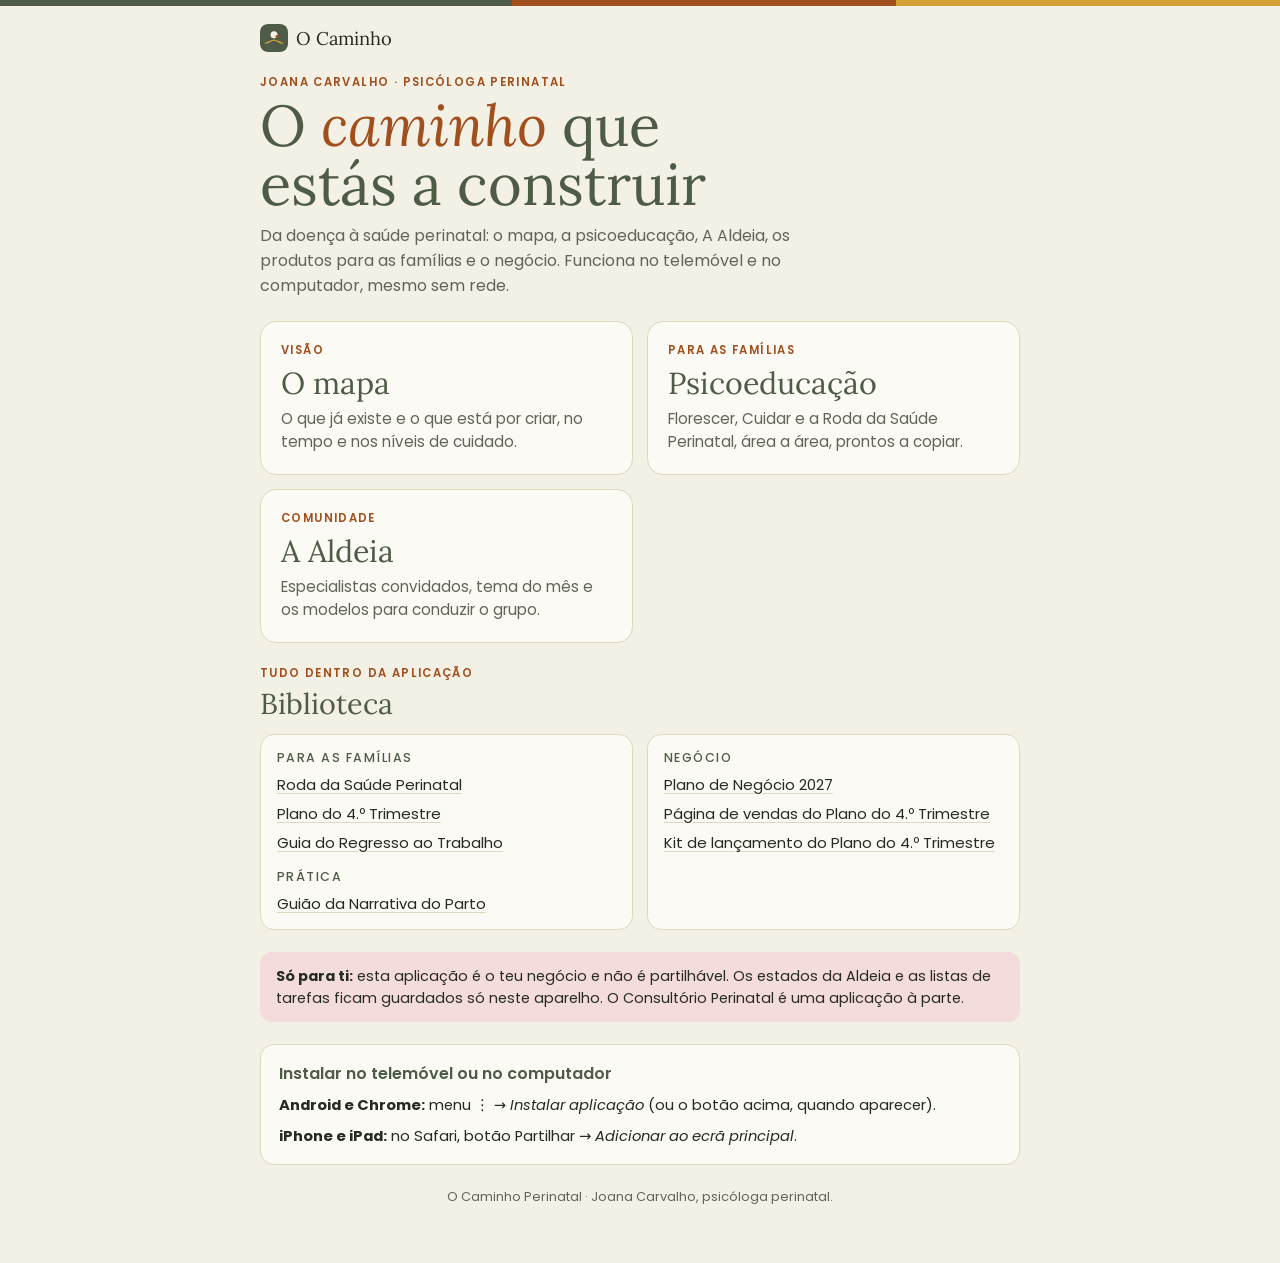
==== public/index.html @ 849961b8 "O Caminho Perinatal como aplicação própria, separada do Consultório Mapa, Psicoeducação (Florescer, " ====
<!doctype html>
<html lang="pt-PT" data-theme="light">
<head>
<meta charset="utf-8">
<meta name="viewport" content="width=device-width,initial-scale=1,viewport-fit=cover">
<title>O Caminho Perinatal</title>
<meta name="description" content="O Caminho Perinatal: o mapa, a psicoeducação, A Aldeia, os produtos e o negócio.">
<meta name="theme-color" content="#F3F1E6">
<meta name="apple-mobile-web-app-capable" content="yes">
<meta name="apple-mobile-web-app-title" content="Caminho">
<meta name="apple-mobile-web-app-status-bar-style" content="default">
<link rel="manifest" href="manifest.webmanifest">
<link rel="icon" href="icons/icon.svg" type="image/svg+xml">
<link rel="apple-touch-icon" href="icons/apple-touch-icon.png">
<link rel="preconnect" href="https://fonts.googleapis.com">
<link rel="preconnect" href="https://fonts.gstatic.com" crossorigin>
<link rel="stylesheet" href="https://fonts.googleapis.com/css2?family=Lora:ital,wght@0,400;0,500;0,600;1,400&family=Poppins:wght@300;400;500;600;700&display=swap">
<link rel="stylesheet" href="css/base.css">
<style>
/* Ecrã inicial: duas portas grandes, uma por módulo, e a instalação logo abaixo. */
*{box-sizing:border-box}
body{padding-inline:16px;padding-block:24px 56px}
.wrap{max-width:760px;margin:0 auto;display:flex;flex-direction:column;gap:22px}
.eyebrow{font:600 .72rem var(--body);letter-spacing:.12em;text-transform:uppercase;color:var(--accent)}
h1{font:400 clamp(2.4rem,9vw,3.6rem)/1.02 var(--display);margin:.3rem 0 0;text-wrap:balance}
h1 em{color:var(--accent)}
.lead{color:var(--muted);max-width:60ch;margin:.7rem 0 0}
.portas{display:grid;grid-template-columns:repeat(auto-fit,minmax(260px,1fr));gap:14px}
.porta{display:flex;flex-direction:column;gap:8px;text-decoration:none;color:var(--ink);background:var(--paper);border:1px solid var(--line);border-radius:16px;padding:20px}
.porta:hover{border-color:var(--accent)}
.porta strong{font:400 1.9rem/1.05 var(--display);color:var(--verde)}
.porta span{color:var(--muted);font-size:.95rem}
.porta ul{margin:4px 0 0;padding-left:1.1rem;color:var(--muted);font-size:.88rem}
.card{background:var(--paper);border:1px solid var(--line);border-radius:14px;padding:16px 18px;display:flex;flex-direction:column;gap:8px}
.card h2{font:600 1rem var(--body);margin:0}
.card p{margin:0;font-size:.92rem}
.note{background:var(--risk-soft);border-radius:12px;padding:.8rem 1rem;font-size:.9rem}
.btn{font:600 .92rem var(--body);background:var(--verde);color:var(--paper);border:0;border-radius:10px;padding:.62rem 1.05rem;cursor:pointer;align-self:flex-start}
.small{font-size:.85rem;color:var(--muted)}
a{color:var(--accent)}
a:focus-visible,button:focus-visible{outline:2px solid var(--accent);outline-offset:2px}
footer{font-size:.8rem;color:var(--muted);text-align:center}
.biblioteca{display:flex;flex-direction:column;gap:6px}
.biblioteca h2{font:400 1.8rem/1.1 var(--display);margin:0}
.grupos{display:grid;grid-template-columns:repeat(auto-fit,minmax(220px,1fr));gap:14px;margin-top:8px}
.grupo{background:var(--paper);border:1px solid var(--line);border-radius:14px;padding:14px 16px}
.grupo h3{font:500 .78rem var(--body);letter-spacing:.12em;text-transform:uppercase;color:var(--verde);margin:0 0 6px}
.grupo ul+h3{margin-top:14px}
.grupo ul{list-style:none;margin:0;padding:0;display:flex;flex-direction:column;gap:6px;font-size:.93rem}
.grupo a{color:var(--ink);text-decoration-color:var(--bege);text-underline-offset:3px}
.grupo a:hover{color:var(--ferrugem)}
</style>
</head>
<body>
<div class="wrap">
  <div class="appbar">
    <a class="marca" href="./"><img src="icons/icon.svg" alt="">O Caminho</a>
    <span class="offline" data-offline hidden>Sem rede · a funcionar offline</span>
  </div>

  <header>
    <div class="eyebrow">Joana Carvalho · psicóloga perinatal</div>
    <h1>O <em>caminho</em> que estás a construir</h1>
    <p class="lead">Da doença à saúde perinatal: o mapa, a psicoeducação, A Aldeia, os produtos para as famílias e o negócio. Funciona no telemóvel e no computador, mesmo sem rede.</p>
  </header>

  <div class="portas">
    <a class="porta" href="caminho.html">
      <div class="eyebrow">Visão</div>
      <strong>O mapa</strong>
      <span>O que já existe e o que está por criar, no tempo e nos níveis de cuidado.</span>
    </a>
    <a class="porta" href="psicoeducacao.html">
      <div class="eyebrow">Para as famílias</div>
      <strong>Psicoeducação</strong>
      <span>Florescer, Cuidar e a Roda da Saúde Perinatal, área a área, prontos a copiar.</span>
    </a>
    <a class="porta" href="aldeia.html">
      <div class="eyebrow">Comunidade</div>
      <strong>A Aldeia</strong>
      <span>Especialistas convidados, tema do mês e os modelos para conduzir o grupo.</span>
    </a>
  </div>

  <section class="biblioteca" aria-labelledby="bib-t">
    <div class="eyebrow">Tudo dentro da aplicação</div>
    <h2 id="bib-t">Biblioteca</h2>
    <div class="grupos">
      <div class="grupo"><h3>Para as famílias</h3><ul>
        <li><a href="roda.html">Roda da Saúde Perinatal</a></li>
        <li><a href="plano-4-trimestre.html">Plano do 4.º Trimestre</a></li>
        <li><a href="regresso-trabalho.html">Guia do Regresso ao Trabalho</a></li>
      </ul>
      <h3>Prática</h3><ul>
        <li><a href="narrativa-parto.html">Guião da Narrativa do Parto</a></li>
      </ul></div>
      <div class="grupo"><h3>Negócio</h3><ul>
        <li><a href="plano-negocio-2027.html">Plano de Negócio 2027</a></li>
        <li><a href="plano-4-trimestre-venda.html">Página de vendas do Plano do 4.º Trimestre</a></li>
        <li><a href="kit-lancamento.html">Kit de lançamento do Plano do 4.º Trimestre</a></li>
      </ul></div>
    </div>
  </section>

  <div class="note"><strong>Só para ti:</strong> esta aplicação é o teu negócio e não é partilhável. Os estados da Aldeia e as listas de tarefas ficam guardados só neste aparelho. O Consultório Perinatal é uma aplicação à parte.</div>

  <section class="card" data-instalar-dica>
    <h2>Instalar no telemóvel ou no computador</h2>
    <button class="btn" data-instalar hidden>Instalar a aplicação</button>
    <p><strong>Android e Chrome:</strong> menu ⋮ → <em>Instalar aplicação</em> (ou o botão acima, quando aparecer).</p>
    <p><strong>iPhone e iPad:</strong> no Safari, botão Partilhar → <em>Adicionar ao ecrã principal</em>.</p>
  </section>

  <footer>O Caminho Perinatal · Joana Carvalho, psicóloga perinatal.</footer>
</div>
<script src="js/app.js"></script>
</body>
</html>
---- public/css/base.css ----
/* Base partilhada pela aplicação: paleta Aproximar, margens seguras do telemóvel, faixa de cor no topo e barra de navegação entre módulos.
   Paleta Aproximar: verde #4E5C47 (títulos, botões), mostarda #D3A136 (destaques, faixa), bege #DED8BD (linhas, fundos secundários),
   ferrugem #A14F1C (itálicos, etiquetas, sobretítulos), creme #F3F1E6 (fundo). A mostarda só serve de preenchimento: como texto não se lê. */
:root{
  --verde:#4E5C47; --mostarda:#D3A136; --mostarda-soft:#F6EACB; --bege:#DED8BD; --ferrugem:#A14F1C; --creme:#F3F1E6;
  --bg:var(--creme); --paper:#FBFAF4; --ink:#262B22; --muted:#62645A; --line:var(--bege);
  --accent:var(--ferrugem); --accent-soft:#F2E3D6; --calm:var(--verde); --calm-soft:#E3E6DA;
  --ok:#3f7a52; --ok-soft:#dcebe0; --warn:#9a6a12; --warn-soft:#f3e6c9; --risk:#a3343a; --risk-soft:#f4dcdd;
  --display:"Lora", Georgia, "Times New Roman", serif;
  --body:"Poppins", system-ui, -apple-system, "Segoe UI", sans-serif;
}
:root{color-scheme:light;box-sizing:border-box;padding-top:env(safe-area-inset-top,0px);padding-bottom:env(safe-area-inset-bottom,0px)}
html{scroll-padding-top:env(safe-area-inset-top,0px)}
body{margin:0;background:var(--bg);color:var(--ink);font:16px/1.55 var(--body);-webkit-tap-highlight-color:transparent}
img{max-width:100%}
h1,h2{color:var(--verde)}

/* Faixa no topo, como nas peças do Caminho: verde, ferrugem e mostarda */
body::before{content:"";position:fixed;top:0;left:0;right:0;height:calc(6px + env(safe-area-inset-top,0px));z-index:20;background:linear-gradient(90deg,var(--verde) 0 40%,var(--ferrugem) 40% 70%,var(--mostarda) 70% 100%)}
a{color:var(--accent)}
[hidden]:not([hidden=until-found i]){display:none!important}

/* Barra da aplicação */
.appbar{display:flex;align-items:center;justify-content:space-between;gap:12px;flex-wrap:wrap;font:500 .88rem var(--body)}
.appbar .marca{display:inline-flex;align-items:center;gap:8px;color:var(--ink);text-decoration:none;font:400 1.15rem var(--display)}
.appbar .marca img{width:28px;height:28px;border-radius:8px}
.appbar .mods{display:flex;gap:6px}
.appbar .mods a{color:var(--muted);text-decoration:none;border:1px solid var(--line);border-radius:999px;padding:.3rem .8rem}
.appbar .mods a[aria-current="page"]{background:var(--accent-soft);color:var(--accent);border-color:var(--accent)}
.offline{font-size:.8rem;color:var(--warn)}
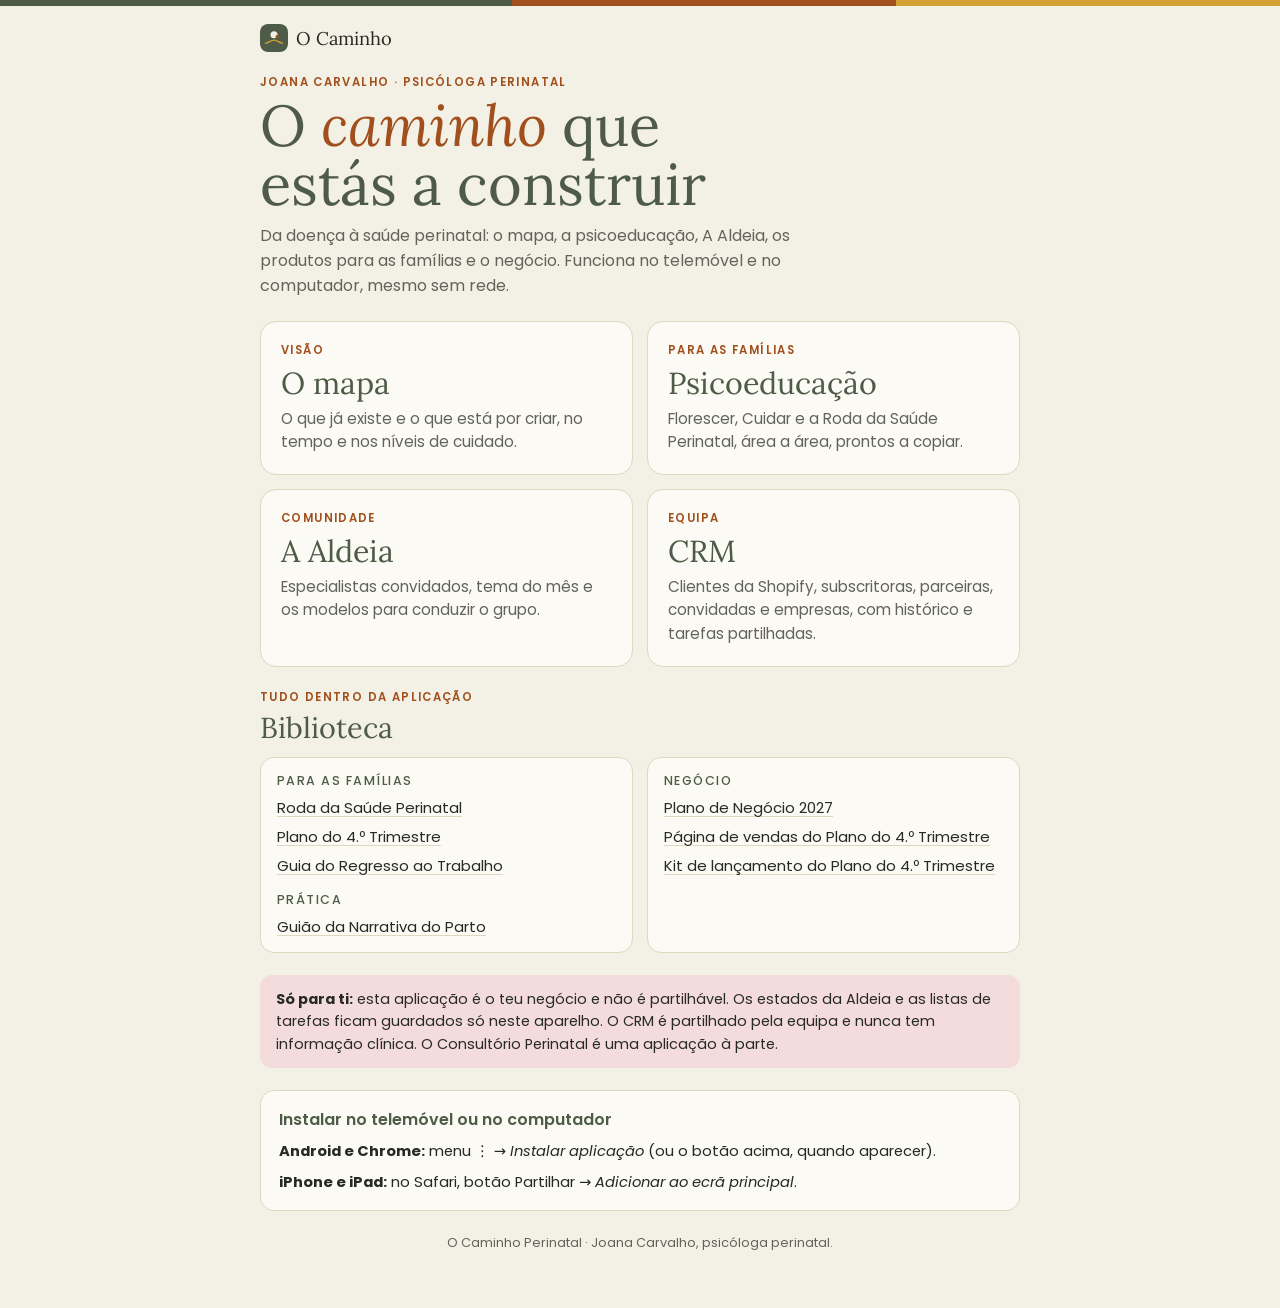
==== commit 53918739: "CRM da equipa no Caminho, com importação da Shopify - Servidor no mesmo Worker (src/worker.js) com b" ====
--- a/public/index.html
+++ b/public/index.html
@@ -80,6 +80,11 @@
       <strong>A Aldeia</strong>
       <span>Especialistas convidados, tema do mês e os modelos para conduzir o grupo.</span>
     </a>
+    <a class="porta" href="crm.html">
+      <div class="eyebrow">Equipa</div>
+      <strong>CRM</strong>
+      <span>Clientes da Shopify, subscritoras, parceiras, convidadas e empresas, com histórico e tarefas partilhadas.</span>
+    </a>
   </div>
 
   <section class="biblioteca" aria-labelledby="bib-t">
@@ -102,7 +107,7 @@
     </div>
   </section>
 
-  <div class="note"><strong>Só para ti:</strong> esta aplicação é o teu negócio e não é partilhável. Os estados da Aldeia e as listas de tarefas ficam guardados só neste aparelho. O Consultório Perinatal é uma aplicação à parte.</div>
+  <div class="note"><strong>Só para ti:</strong> esta aplicação é o teu negócio e não é partilhável. Os estados da Aldeia e as listas de tarefas ficam guardados só neste aparelho. O CRM é partilhado pela equipa e nunca tem informação clínica. O Consultório Perinatal é uma aplicação à parte.</div>
 
   <section class="card" data-instalar-dica>
     <h2>Instalar no telemóvel ou no computador</h2>
